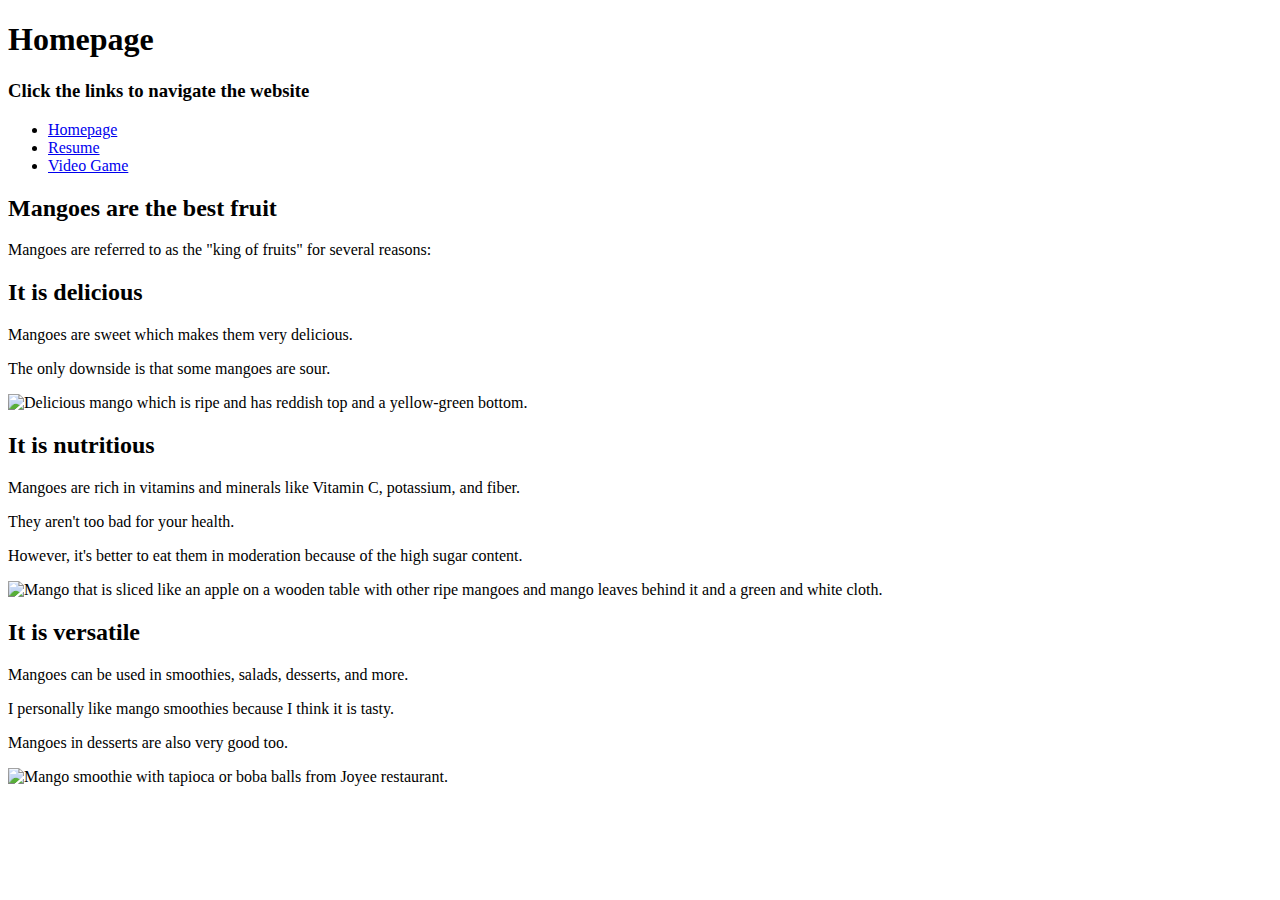
==== index.html @ 2fe04e86 "copy from project1" ====
<!DOCTYPE html>
<html lang="en">
  <head>
    <title>Homepage</title>
    <meta charset="utf-8">
  </head>
  <body> 
    <header>
      <h1>Homepage</h1>
      <h3>Click the links to navigate the website</h3>
      <nav>
        <ul>
          <li><a href="index.html">Homepage</a></li>
          <li><a href="resume.html">Resume</a></li>
          <li><a href="videogame.html">Video Game</a></li>
        </ul>
      </nav>
    </header>
    <h2>Mangoes are the best fruit</h2>
    <p>Mangoes are referred to as the "king of fruits" for several reasons:</p>
    <section>
    <h2>It is delicious</h2>
    <p>Mangoes are sweet which makes them very delicious.</p>
    <p>The only downside is that some mangoes are sour.</p>
    <img src="images/mango1.png" alt="Delicious mango which is ripe and has reddish top and a yellow-green bottom.">
    </section> 
    <section>
    <h2>It is nutritious</h2>
    <p>Mangoes are rich in vitamins and minerals like Vitamin C, potassium, and fiber.</p>
    <p>They aren't too bad for your health.</p>
    <p>However, it's better to eat them in moderation because of the high sugar content.</p>
    <img src="images/mango2.png" alt="Mango that is sliced like an apple on a wooden table with other ripe mangoes and mango leaves behind it and a green and white cloth.">
    </section>   
    <section>
    <h2>It is versatile</h2>
    <p>Mangoes can be used in smoothies, salads, desserts, and more.</p>
    <p>I personally like mango smoothies because I think it is tasty.</p>
    <p>Mangoes in desserts are also very good too.</p>
    <img src="images/mango3.png" alt="Mango smoothie with tapioca or boba balls from Joyee restaurant.">
    </section>
  </body>
</html>
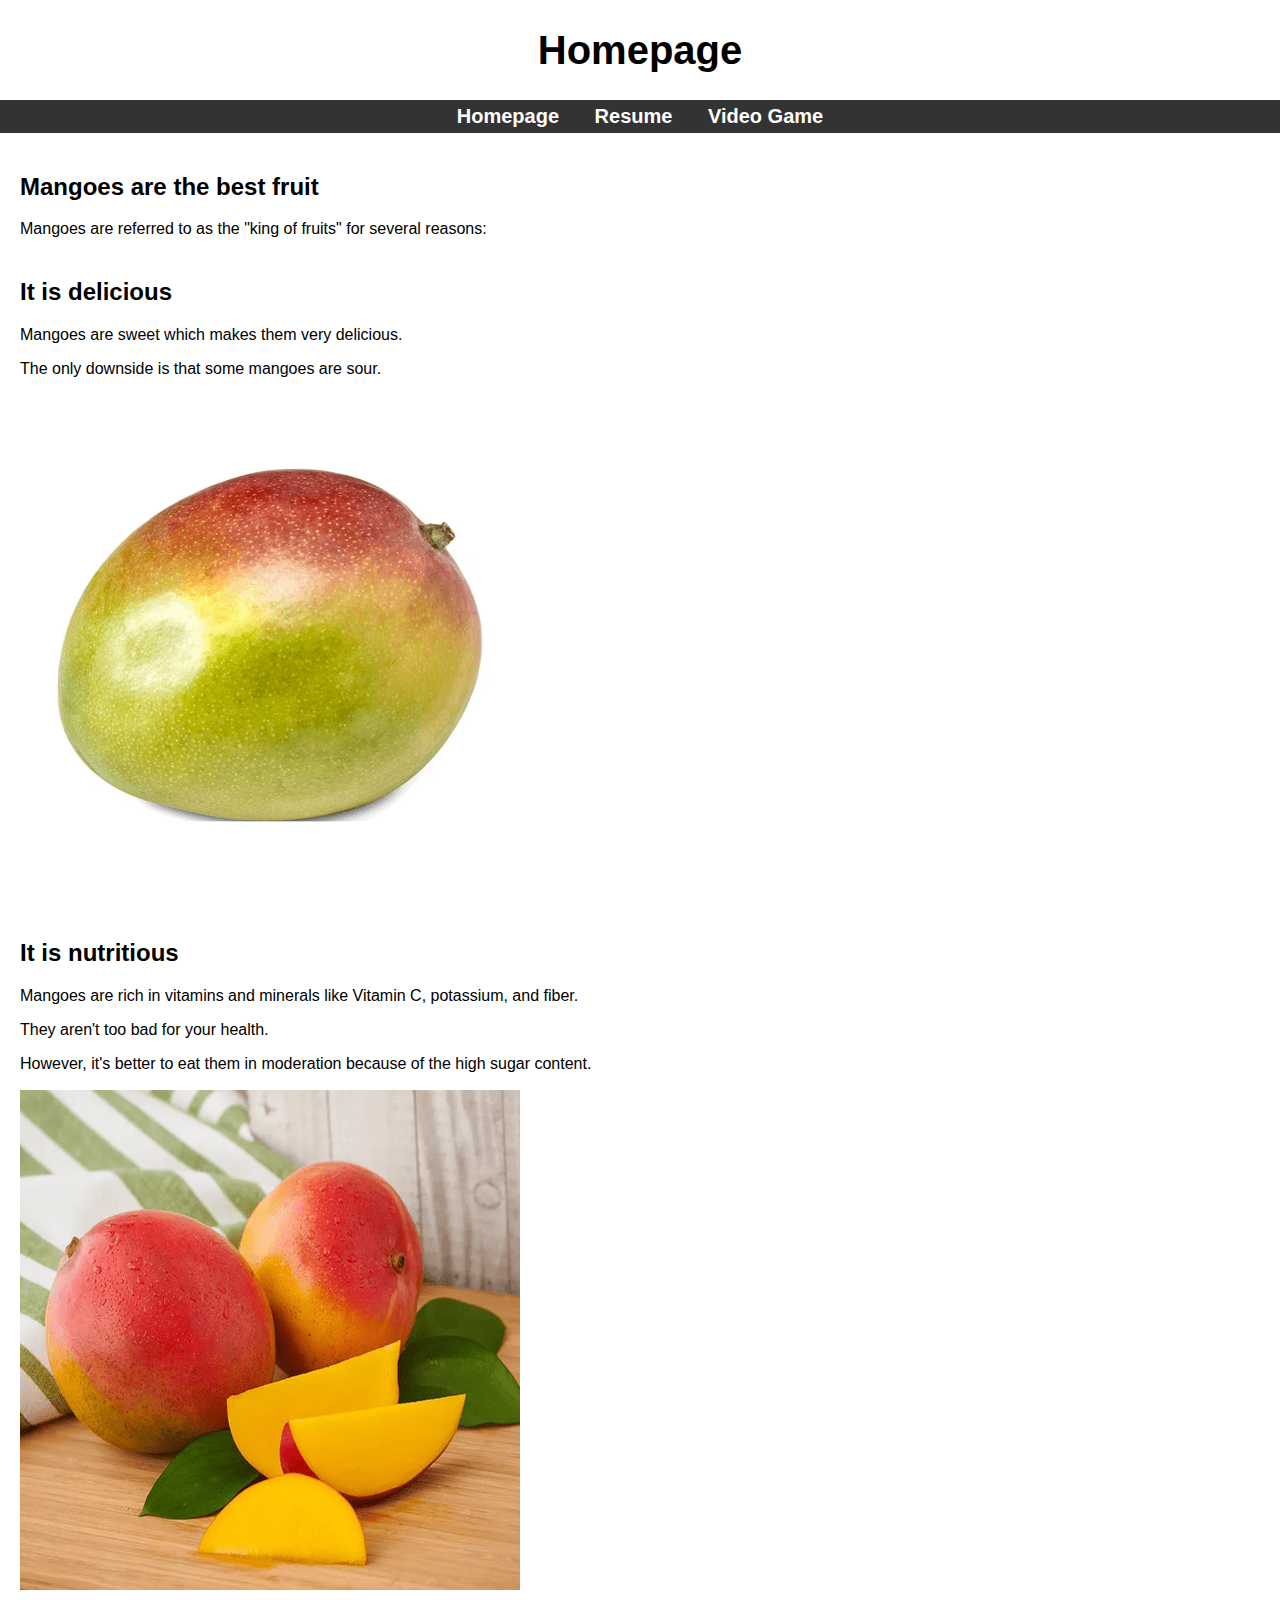
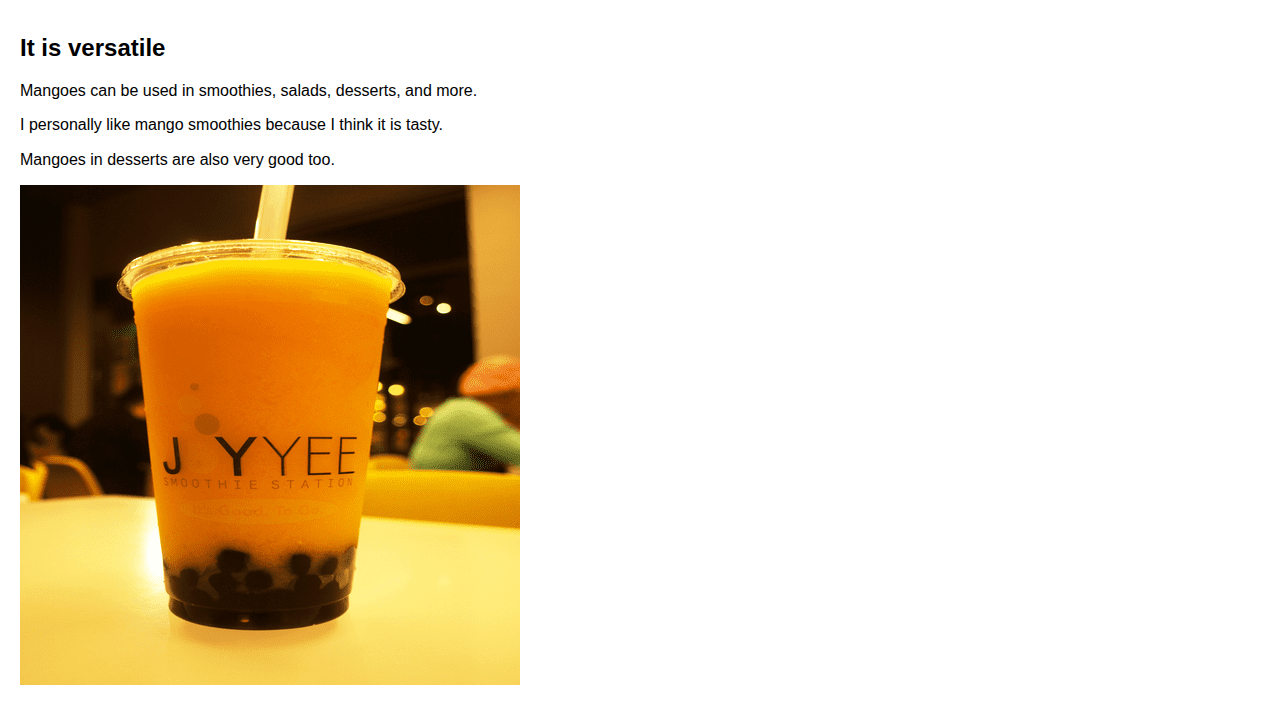
==== commit 07acf367: "horizontally center nav" ====
--- a/index.html
+++ b/index.html
@@ -3,12 +3,13 @@
   <head>
     <title>Homepage</title>
     <meta charset="utf-8">
+    <link rel="stylesheet" type="text/css" href="css/normalize.css">
+    <link rel="stylesheet" type="text/css" href="css/styles.css">
   </head>
   <body> 
-    <header>
+    <header id="header">
       <h1>Homepage</h1>
-      <h3>Click the links to navigate the website</h3>
-      <nav>
+      <nav id="main-nav">
         <ul>
           <li><a href="index.html">Homepage</a></li>
           <li><a href="resume.html">Resume</a></li>
@@ -16,6 +17,7 @@
         </ul>
       </nav>
     </header>
+    <main>
     <h2>Mangoes are the best fruit</h2>
     <p>Mangoes are referred to as the "king of fruits" for several reasons:</p>
     <section>
@@ -38,5 +40,6 @@
     <p>Mangoes in desserts are also very good too.</p>
     <img src="images/mango3.png" alt="Mango smoothie with tapioca or boba balls from Joyee restaurant.">
     </section>
+    </main>
   </body>
 </html>--- a/css/styles.css
+++ b/css/styles.css
@@ -0,0 +1,49 @@
+body {
+  margin: 0;
+  font-family: Arial, sans-serif;
+}
+
+header {
+  margin: 20px 0;
+  text-align: center;
+  font-size: 20px;
+}
+
+#main-nav {
+  text-align: center; /* Center the nav items */
+  margin: 20px 0; /* Space above and below the nav */
+  background-color: #333;
+  padding: 5px;
+}
+
+#main-nav ul {
+  list-style-type: none; /* Remove bullets */
+  padding: 0; /* Remove default padding */
+  margin: 0; /* Remove default margin */
+  display: inline-block; /* Center the ul */
+}
+
+#main-nav ul li {
+  display: inline; /* Display list items in a row */
+  margin: 0 15px; /* Space between the nav items */
+}
+
+#main-nav ul li a {
+  text-decoration: none; /* Remove underline from links */
+  color: #fff; /* Change link color to white for visibility */
+  font-weight: bold; /* Make links bold */
+}
+
+#main-nav ul li a:hover {
+  color: #007BFF; /* Change color on hover */
+  text-decoration: underline; /* Add underline on hover */
+}
+
+main {
+  text-align: left; /* Align main content text to the left */
+  margin: 20px; /* Space around the main content */
+}
+
+h2 {
+  margin-top: 40px; /* Add space above section headers */
+}
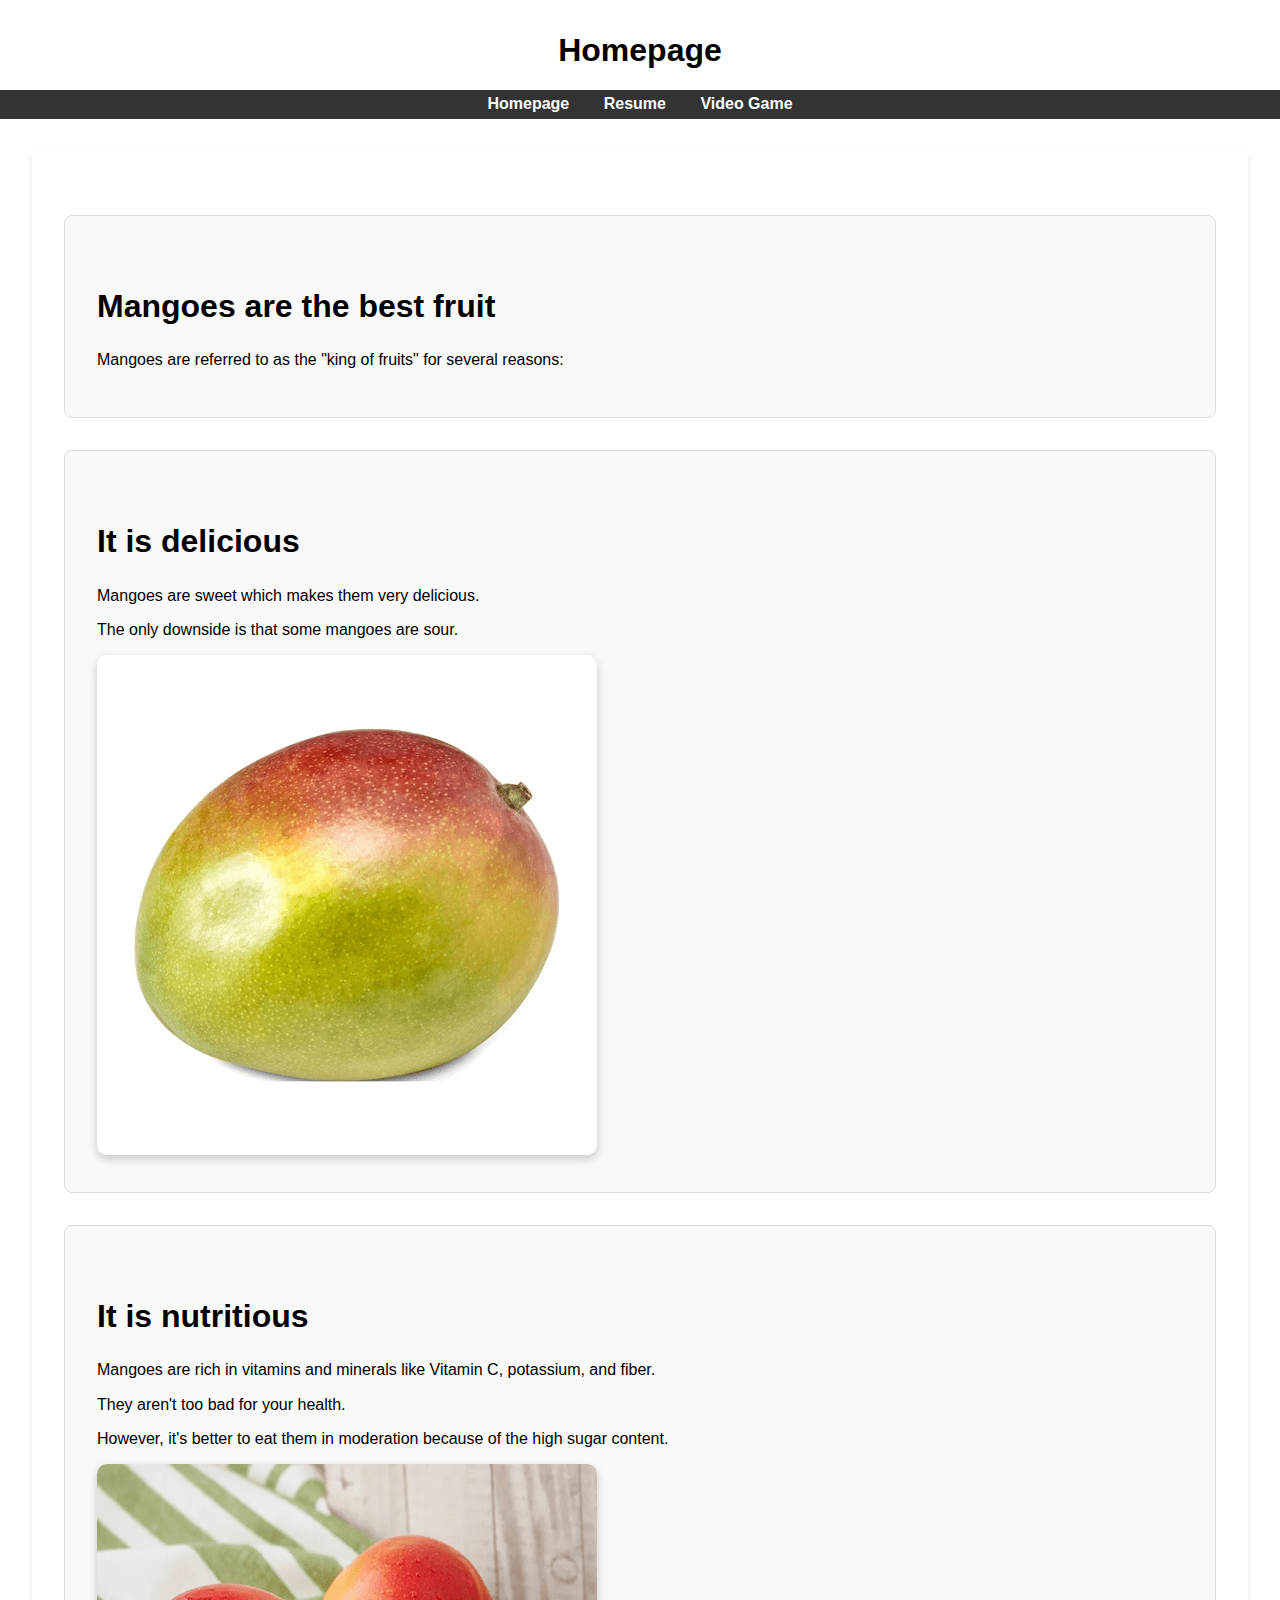
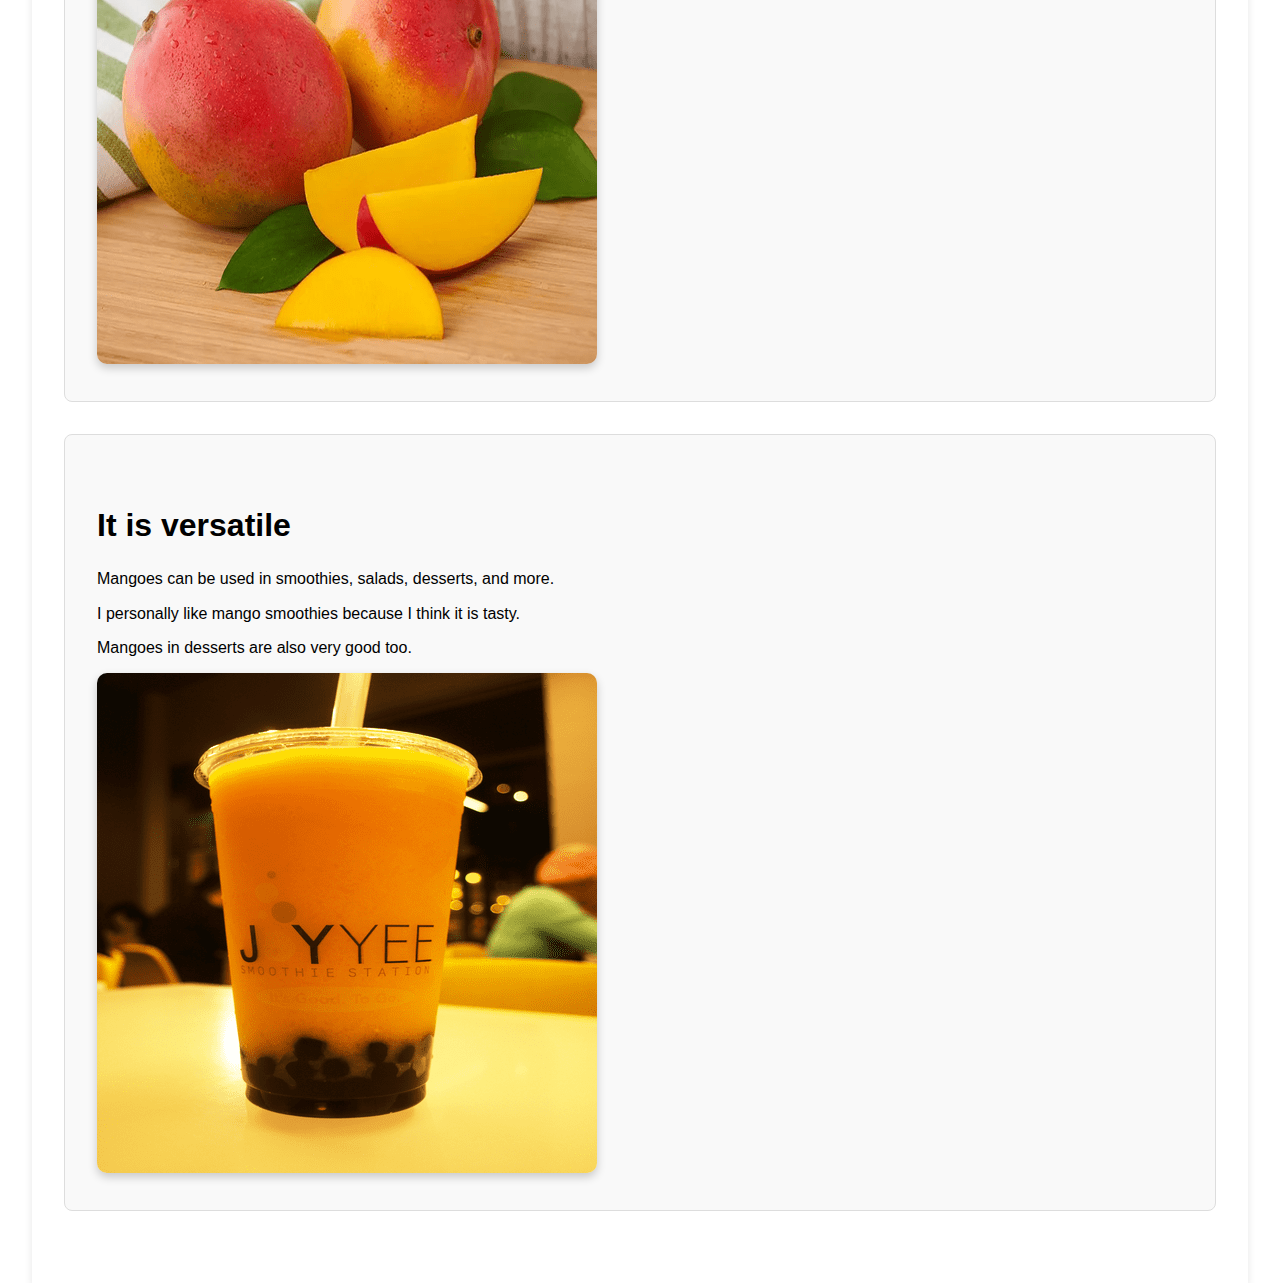
==== commit ff7619bf: "add page-wrapper/style homepage" ====
--- a/index.html
+++ b/index.html
@@ -17,29 +17,33 @@
         </ul>
       </nav>
     </header>
+  <div id="page-wrapper">
     <main>
-    <h2>Mangoes are the best fruit</h2>
-    <p>Mangoes are referred to as the "king of fruits" for several reasons:</p>
     <section>
-    <h2>It is delicious</h2>
-    <p>Mangoes are sweet which makes them very delicious.</p>
-    <p>The only downside is that some mangoes are sour.</p>
-    <img src="images/mango1.png" alt="Delicious mango which is ripe and has reddish top and a yellow-green bottom.">
+      <h2>Mangoes are the best fruit</h2>
+      <p>Mangoes are referred to as the "king of fruits" for several reasons:</p>
+    </section>
+    <section>
+      <h2>It is delicious</h2>
+      <p>Mangoes are sweet which makes them very delicious.</p>
+      <p>The only downside is that some mangoes are sour.</p>
+      <img src="images/mango1.png" alt="Delicious mango which is ripe and has reddish top and a yellow-green bottom.">
     </section> 
     <section>
-    <h2>It is nutritious</h2>
-    <p>Mangoes are rich in vitamins and minerals like Vitamin C, potassium, and fiber.</p>
-    <p>They aren't too bad for your health.</p>
-    <p>However, it's better to eat them in moderation because of the high sugar content.</p>
-    <img src="images/mango2.png" alt="Mango that is sliced like an apple on a wooden table with other ripe mangoes and mango leaves behind it and a green and white cloth.">
+      <h2>It is nutritious</h2>
+      <p>Mangoes are rich in vitamins and minerals like Vitamin C, potassium, and fiber.</p>
+      <p>They aren't too bad for your health.</p>
+      <p>However, it's better to eat them in moderation because of the high sugar content.</p>
+      <img src="images/mango2.png" alt="Mango that is sliced like an apple on a wooden table with other ripe mangoes and mango leaves behind it and a green and white cloth.">
     </section>   
     <section>
-    <h2>It is versatile</h2>
-    <p>Mangoes can be used in smoothies, salads, desserts, and more.</p>
-    <p>I personally like mango smoothies because I think it is tasty.</p>
-    <p>Mangoes in desserts are also very good too.</p>
-    <img src="images/mango3.png" alt="Mango smoothie with tapioca or boba balls from Joyee restaurant.">
+      <h2>It is versatile</h2>
+      <p>Mangoes can be used in smoothies, salads, desserts, and more.</p>
+      <p>I personally like mango smoothies because I think it is tasty.</p>
+      <p>Mangoes in desserts are also very good too.</p>
+      <img src="images/mango3.png" alt="Mango smoothie with tapioca or boba balls from Joyee restaurant.">
     </section>
     </main>
+  </div>
   </body>
 </html>--- a/css/styles.css
+++ b/css/styles.css
@@ -3,10 +3,25 @@
   font-family: Arial, sans-serif;
 }
 
+#page-wrapper {
+  max-width: 90%;
+  margin: 0 auto;
+  padding: 2em;
+  box-shadow: 0px 4px 8px rgba(0, 0, 0, 0.1);
+}
+
+section {
+  background-color: #f9f9f9;
+  padding: 2em;
+  margin: 2em 0;
+  border-radius: 8px;
+  border: 1px solid #ddd;
+}
+
 header {
-  margin: 20px 0;
+  margin: 2em 0;
   text-align: center;
-  font-size: 20px;
+  position: relative;
 }
 
 #main-nav {
@@ -17,20 +32,20 @@
 }
 
 #main-nav ul {
-  list-style-type: none; /* Remove bullets */
-  padding: 0; /* Remove default padding */
-  margin: 0; /* Remove default margin */
+  list-style-type: none;
+  padding: 0; 
+  margin: 0;
   display: inline-block; /* Center the ul */
 }
 
 #main-nav ul li {
   display: inline; /* Display list items in a row */
-  margin: 0 15px; /* Space between the nav items */
+  margin: 0 15px;
 }
 
 #main-nav ul li a {
-  text-decoration: none; /* Remove underline from links */
-  color: #fff; /* Change link color to white for visibility */
+  text-decoration: none;
+  color: #fff;
   font-weight: bold; /* Make links bold */
 }
 
@@ -40,10 +55,17 @@
 }
 
 main {
-  text-align: left; /* Align main content text to the left */
-  margin: 20px; /* Space around the main content */
+  border-radius: 12px;
+  margin-bottom: 40px;
+}
+
+img {
+  max-width: 100%;
+  border-radius: 10px;
+  box-shadow: 0px 4px 10px rgba(0, 0, 0, 0.2);
 }
 
 h2 {
-  margin-top: 40px; /* Add space above section headers */
+  margin-top: 40px;
+  font-size: 2em;
 }
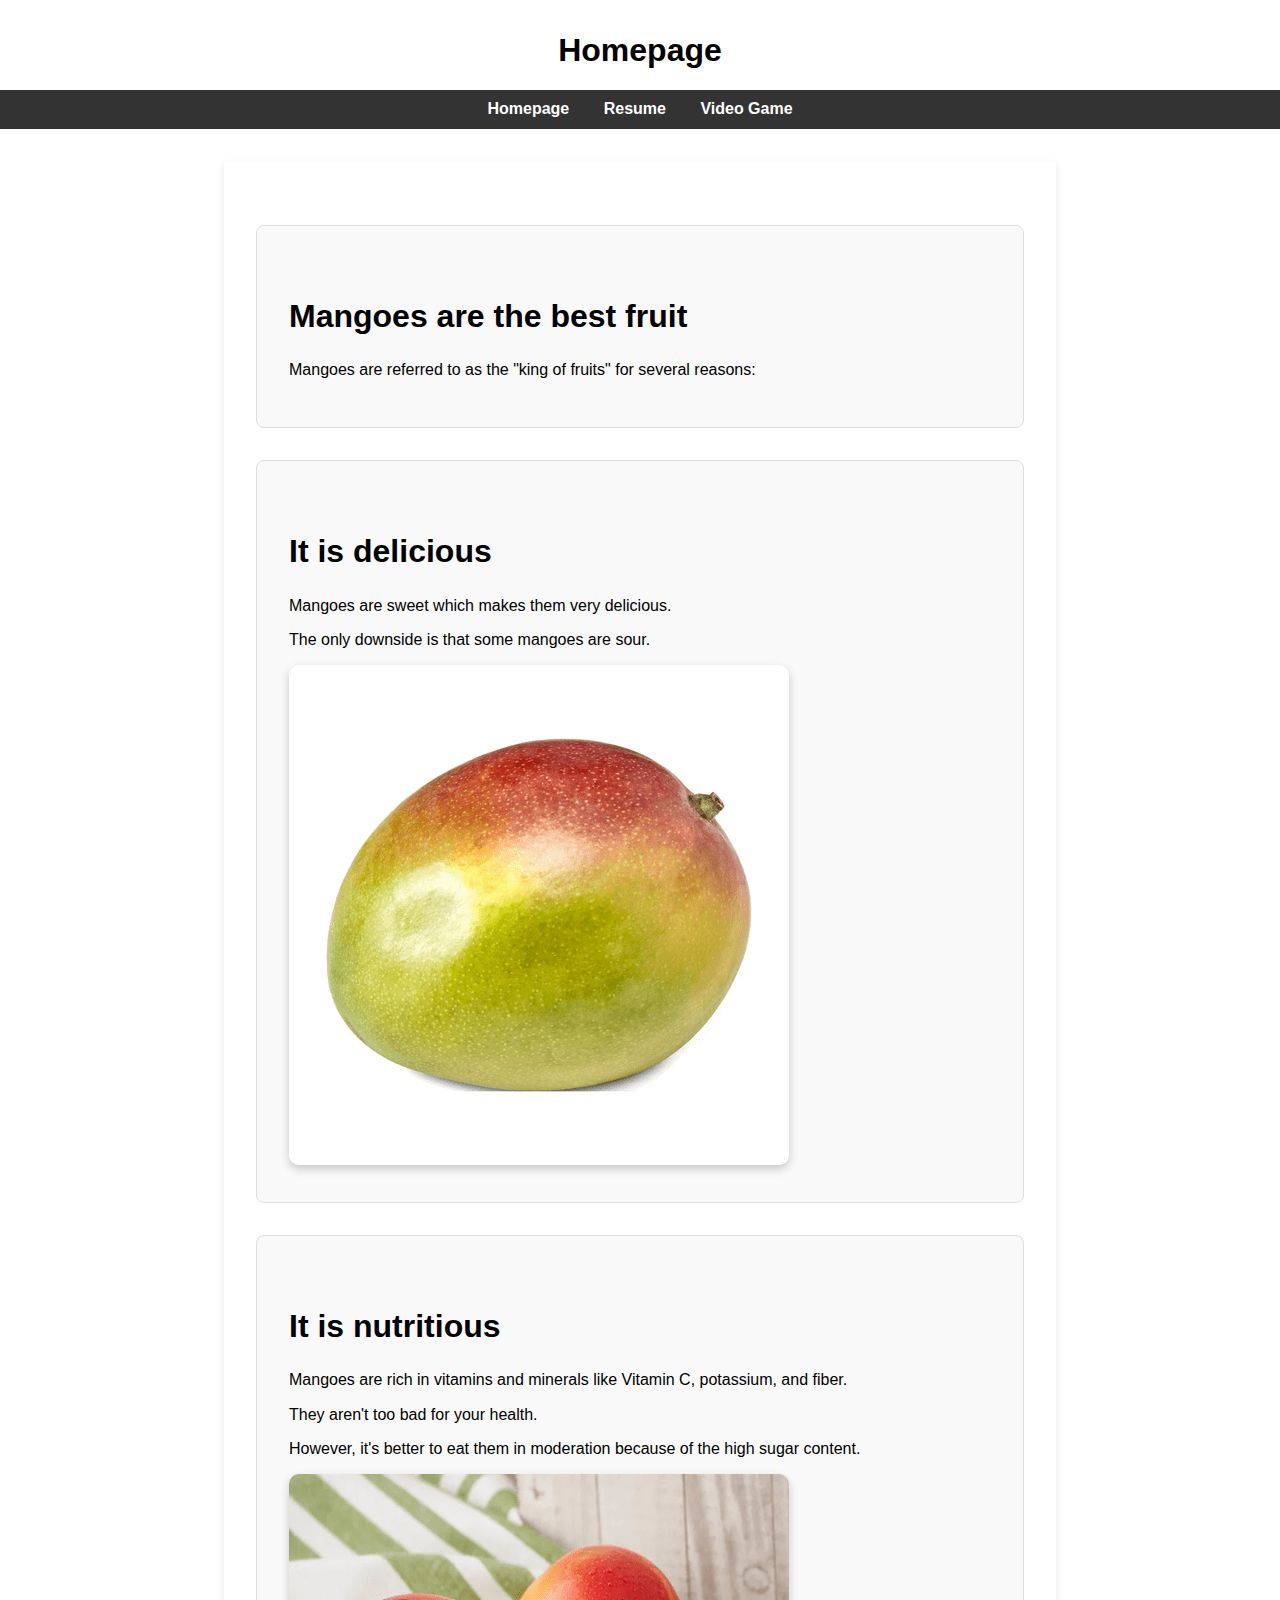
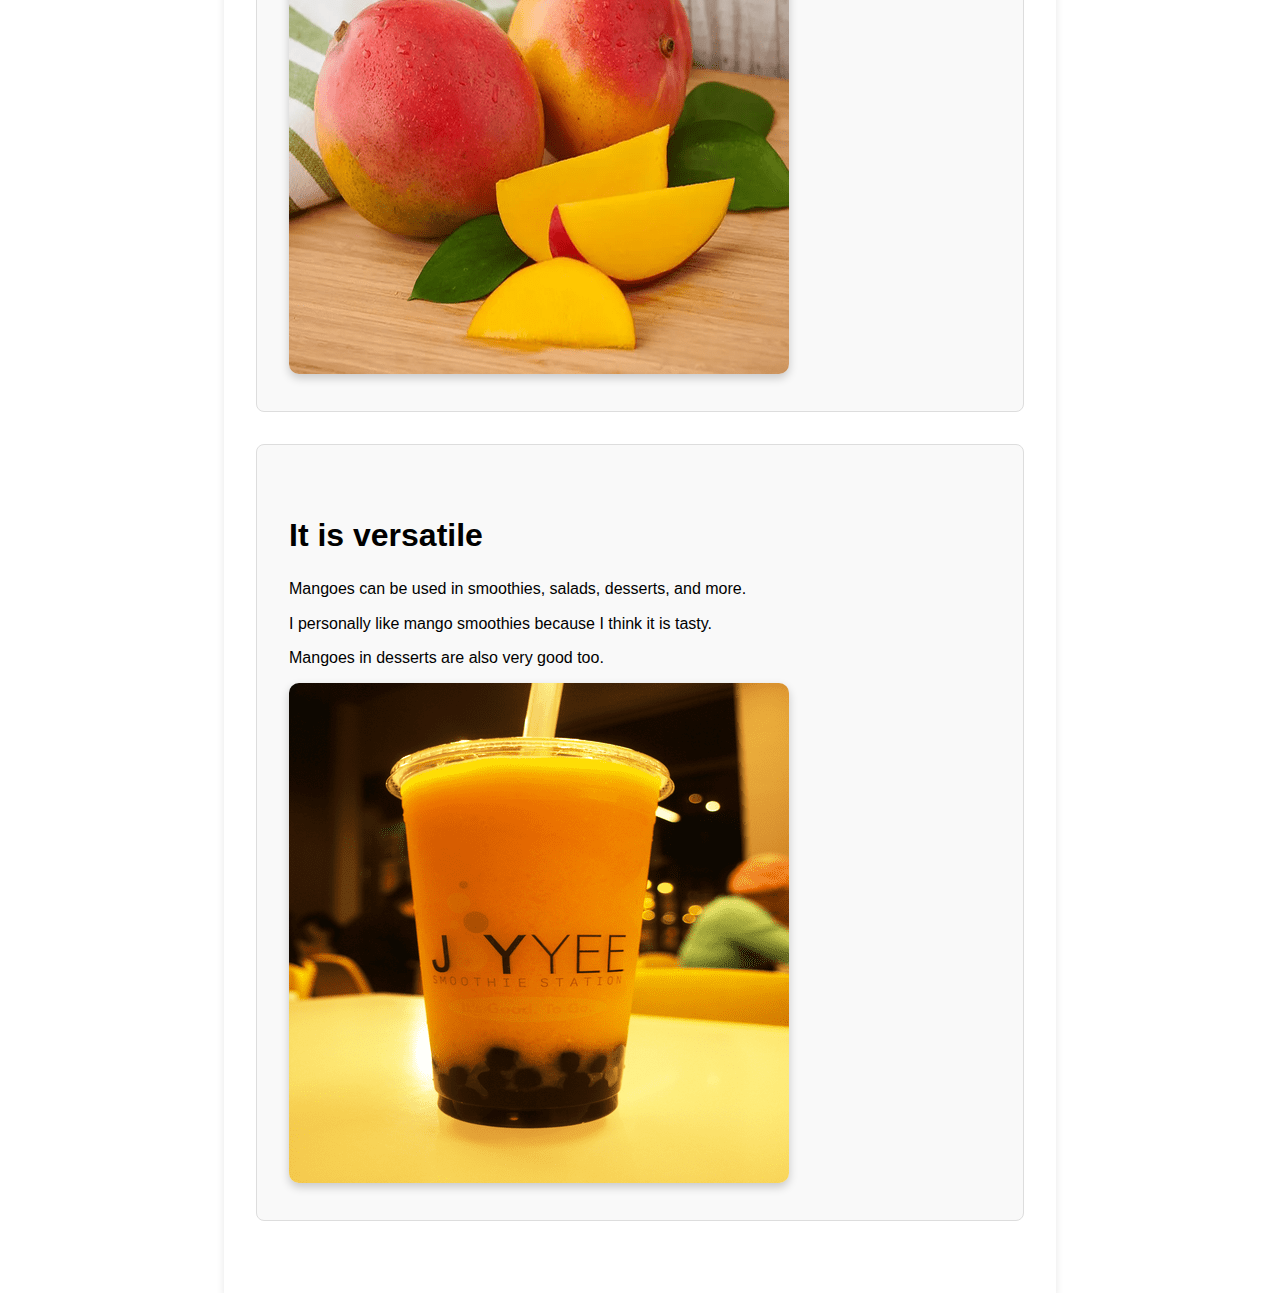
==== commit 47088902: "add ids to html" ====
--- a/index.html
+++ b/index.html
@@ -6,7 +6,7 @@
     <link rel="stylesheet" type="text/css" href="css/normalize.css">
     <link rel="stylesheet" type="text/css" href="css/styles.css">
   </head>
-  <body> 
+  <body id ="homepage"> 
     <header id="header">
       <h1>Homepage</h1>
       <nav id="main-nav">
--- a/css/styles.css
+++ b/css/styles.css
@@ -1,16 +1,16 @@
 body {
   margin: 0;
-  font-family: Arial, sans-serif;
+  font-family: Helvetica, sans-serif;
 }
 
-#page-wrapper {
-  max-width: 90%;
+#page-wrapper { /* Same across all pages */
+  max-width: 60%;
   margin: 0 auto;
   padding: 2em;
   box-shadow: 0px 4px 8px rgba(0, 0, 0, 0.1);
 }
 
-section {
+#homepage section {
   background-color: #f9f9f9;
   padding: 2em;
   margin: 2em 0;
@@ -18,17 +18,17 @@
   border: 1px solid #ddd;
 }
 
-header {
+header { /* Same across all pages */
   margin: 2em 0;
   text-align: center;
   position: relative;
 }
 
-#main-nav {
+#main-nav { /* Nav is same across all pages */
   text-align: center; /* Center the nav items */
   margin: 20px 0; /* Space above and below the nav */
   background-color: #333;
-  padding: 5px;
+  padding: 10px;
 }
 
 #main-nav ul {
@@ -54,12 +54,12 @@
   text-decoration: underline; /* Add underline on hover */
 }
 
-main {
+#homepage main {
   border-radius: 12px;
   margin-bottom: 40px;
 }
 
-img {
+#homepage img {
   max-width: 100%;
   border-radius: 10px;
   box-shadow: 0px 4px 10px rgba(0, 0, 0, 0.2);
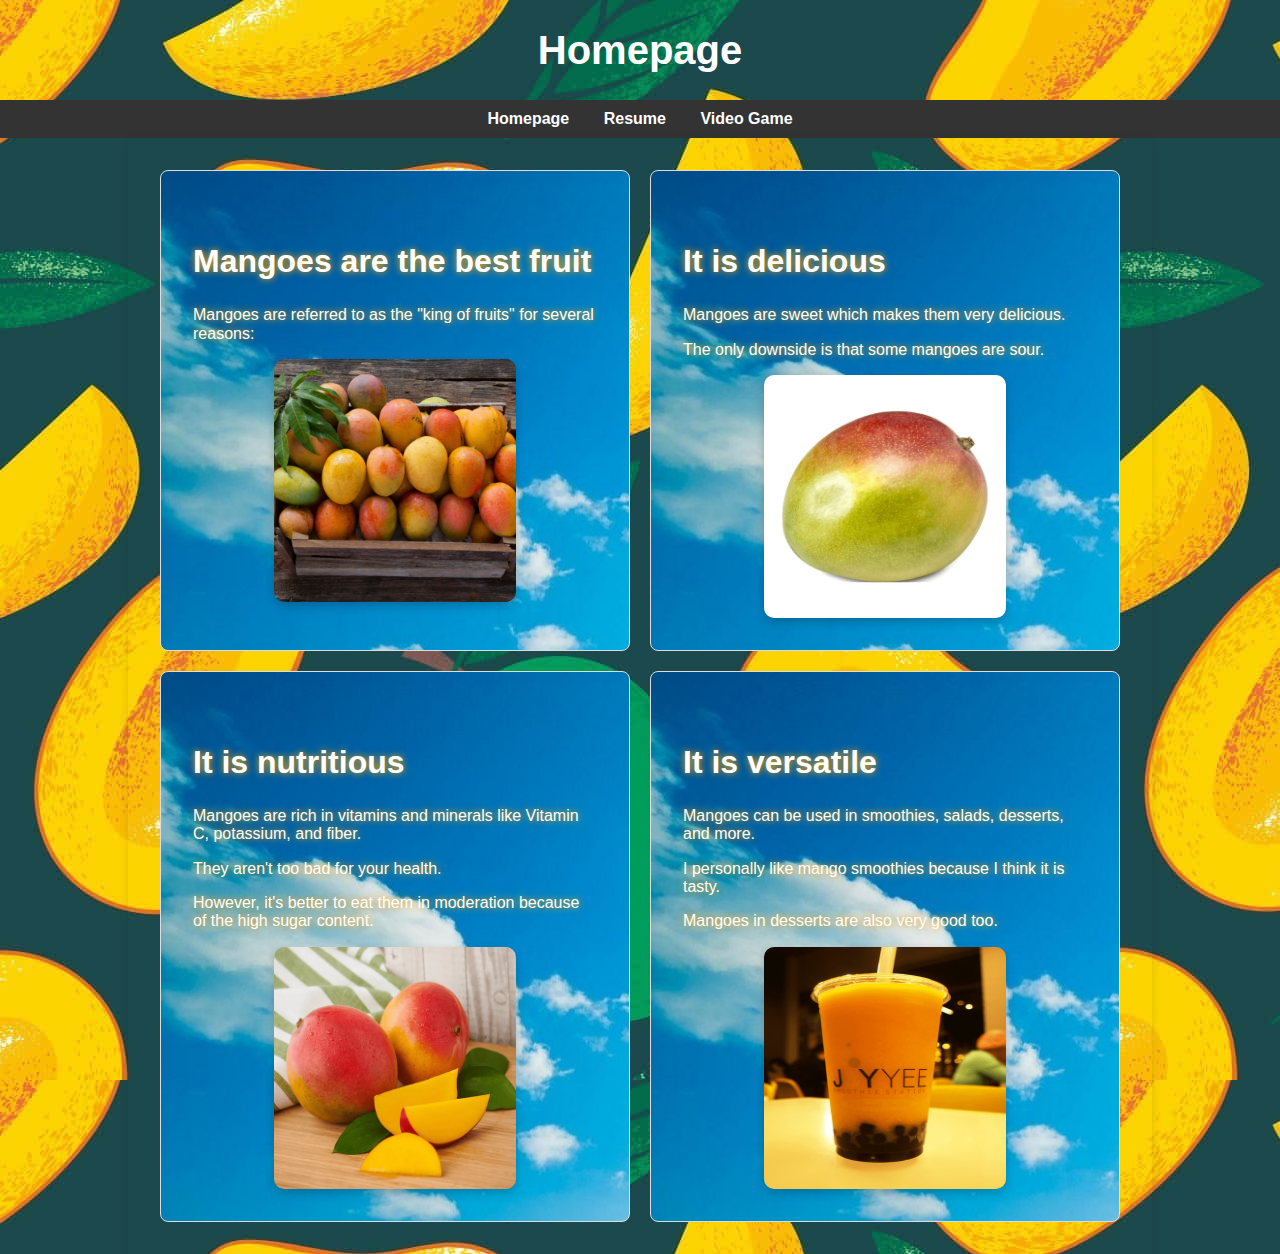
==== commit ae9a7046: "update css readability, finish homepage" ====
--- a/index.html
+++ b/index.html
@@ -19,24 +19,25 @@
     </header>
   <div id="page-wrapper">
     <main>
-    <section>
+    <section id="mangobox1">
       <h2>Mangoes are the best fruit</h2>
       <p>Mangoes are referred to as the "king of fruits" for several reasons:</p>
+      <img src="images/mango4.png" alt="Delicious mango which is ripe and has reddish top and a yellow-green bottom.">
     </section>
-    <section>
+    <section id="mangobox2">
       <h2>It is delicious</h2>
       <p>Mangoes are sweet which makes them very delicious.</p>
       <p>The only downside is that some mangoes are sour.</p>
       <img src="images/mango1.png" alt="Delicious mango which is ripe and has reddish top and a yellow-green bottom.">
     </section> 
-    <section>
+    <section id="mangobox3">
       <h2>It is nutritious</h2>
       <p>Mangoes are rich in vitamins and minerals like Vitamin C, potassium, and fiber.</p>
       <p>They aren't too bad for your health.</p>
       <p>However, it's better to eat them in moderation because of the high sugar content.</p>
       <img src="images/mango2.png" alt="Mango that is sliced like an apple on a wooden table with other ripe mangoes and mango leaves behind it and a green and white cloth.">
     </section>   
-    <section>
+    <section id="mangobox4">
       <h2>It is versatile</h2>
       <p>Mangoes can be used in smoothies, salads, desserts, and more.</p>
       <p>I personally like mango smoothies because I think it is tasty.</p>
--- a/css/styles.css
+++ b/css/styles.css
@@ -1,32 +1,12 @@
-body {
-  margin: 0;
-  font-family: Helvetica, sans-serif;
+/********************************SHARED CSS ****************************/
+#header {
+  margin: 2em 0;
+  margin-bottom: 0;
+  text-align: center;
 }
 
-#page-wrapper { /* Same across all pages */
-  max-width: 60%;
-  margin: 0 auto;
-  padding: 2em;
-  box-shadow: 0px 4px 8px rgba(0, 0, 0, 0.1);
-}
-
-#homepage section {
-  background-color: #f9f9f9;
-  padding: 2em;
-  margin: 2em 0;
-  border-radius: 8px;
-  border: 1px solid #ddd;
-}
-
-header { /* Same across all pages */
-  margin: 2em 0;
+#main-nav {
   text-align: center;
-  position: relative;
-}
-
-#main-nav { /* Nav is same across all pages */
-  text-align: center; /* Center the nav items */
-  margin: 20px 0; /* Space above and below the nav */
   background-color: #333;
   padding: 10px;
 }
@@ -35,37 +15,99 @@
   list-style-type: none;
   padding: 0; 
   margin: 0;
-  display: inline-block; /* Center the ul */
+  display: inline-block;
 }
 
 #main-nav ul li {
-  display: inline; /* Display list items in a row */
+  display: inline;
   margin: 0 15px;
 }
 
 #main-nav ul li a {
   text-decoration: none;
   color: #fff;
-  font-weight: bold; /* Make links bold */
+  font-weight: bold;
 }
 
 #main-nav ul li a:hover {
-  color: #007BFF; /* Change color on hover */
-  text-decoration: underline; /* Add underline on hover */
-}
-
-#homepage main {
-  border-radius: 12px;
-  margin-bottom: 40px;
-}
-
-#homepage img {
-  max-width: 100%;
-  border-radius: 10px;
-  box-shadow: 0px 4px 10px rgba(0, 0, 0, 0.2);
+  color: #007BFF; 
+  text-decoration: underline;
 }
 
 h2 {
   margin-top: 40px;
   font-size: 2em;
 }
+/***************************END OF SHARED CSS*****************************/
+
+/***************************HOMEPAGE CSS**********************************/
+body#homepage {
+  margin: 0;
+  font-family: Helvetica, sans-serif;
+  background-image: url("../images/mangobg.jpg");
+}
+
+#homepage #header {
+  margin: 0;
+  text-align: center;
+}
+
+#homepage #header h1 {
+  color: white; 
+  font-size: 2.5em;
+}
+
+#homepage main {
+  display: grid; /* add grids */
+  grid-template-columns: repeat(2, 1fr); /* two top, two bottom */
+  gap: 20px; /* space between the boxes */
+}
+
+#homepage #page-wrapper {
+  max-width: 75%;
+  margin: 0 auto;
+  padding: 2em;
+  color: white;
+  text-shadow: 0 0 7px #FFA400; /*makes text glow orange*/
+  box-shadow: 0px 4px 10px rgba(0, 0, 0, 0.1);
+}
+
+#homepage section {
+  background-color: #f9f9f9;
+  padding: 2em;
+  margin: 0;
+  border-radius: 8px;
+  border: 1px solid #ddd;
+  background-image: url("../images/tropical.jpg");
+}
+
+#homepage img { /* Center images */
+  border-radius: 10px;
+  box-shadow: 0px 4px 10px rgba(0, 0, 0, 0.2);
+  display: block;
+  margin-left: auto;
+  margin-right: auto;
+  width: 60%;
+}
+
+#mangobox1, #mangobox2, #mangobox3, #mangobox4 {
+  background-color: #f9f9f9; 
+  padding: 2em; 
+  border-radius: 8px; 
+  border: 1px solid #ddd; 
+  box-sizing: border-box; 
+}
+/*************************END OF HOMEPAGE CSS******************************/
+
+/****************************CSS FOR RESUME*******************************/
+body#resume {
+  margin: 0;
+  font-family: Roboto;
+}
+
+#resume #page-wrapper {
+  max-width: 60%;
+  margin: 0 auto;
+  padding: 2em;
+  box-shadow: 0px 4px 8px rgba(0, 0, 0, 0.3);
+}